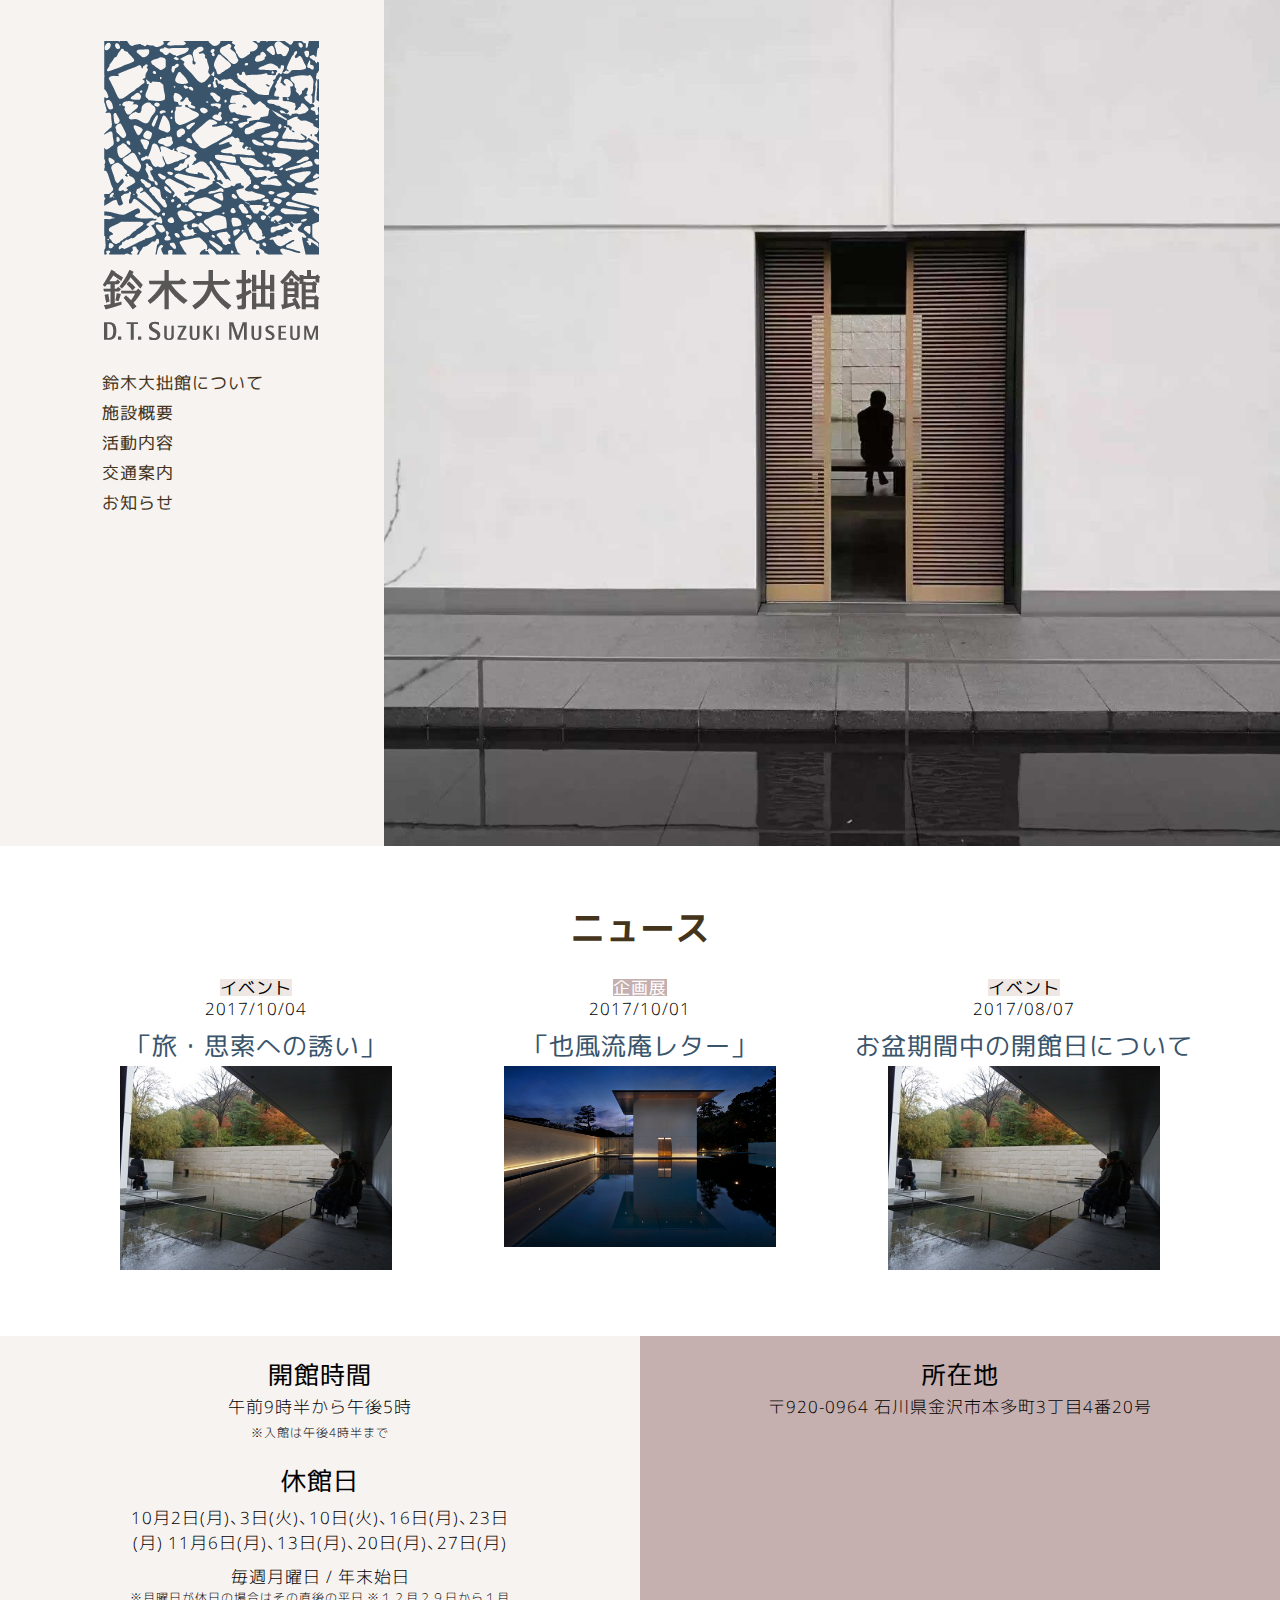
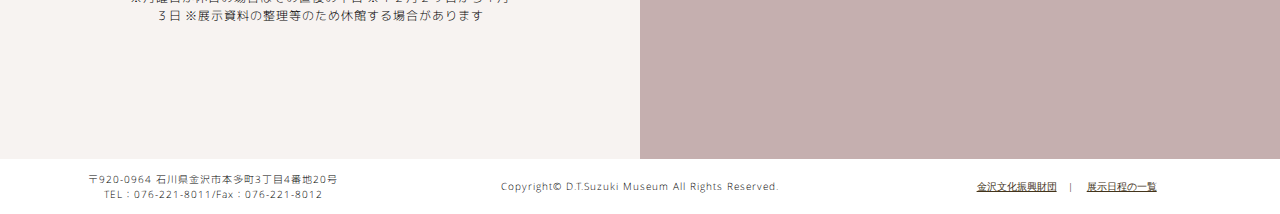
==== index.html @ f10f68b6 "yiting24.github.io" ====
<!DOCTYPE html>
<html lang="en">

<head>
    <meta charset="UTF-8">
    <meta name="viewport" content="width=device-width, initial-scale=1.0">
    <meta http-equiv="X-UA-Compatible" content="ie=edge">
    <title>kasazawa index</title>
    <link rel="stylesheet" href="css/reset.css">
    <link rel="stylesheet" href="css/font.css">
    <link rel="stylesheet" href="css/index_style.css">
    <script src="js/jquery-3.2.1.min.js"></script>
    <script src="js/vue.min.js"></script>
</head>

<body>



    <div class="all_container" style="max-width:1920px;">
        <!-- header -->
        <div class="first-part">
            <header class="header-web">
                <div class="logo">
                    <img src="img/tp_big_logo.png" alt="" style="">
                </div>
                <nav class="nav-bar">
                    <li><a class="regular_font p_size" href="">鈴木大拙館について</a></li>
                    <li><a class="regular_font p_size" href="">施設概要</a></li>
                    <li><a class="regular_font p_size" href="">活動内容</a></li>
                    <li><a class="regular_font p_size" href="">交通案内</a></li>
                    <li><a class="regular_font p_size" href="">お知らせ</a></li>
                </nav>
            </header>
            <aside class="aside-web">
                <div class="index-img">
                    <img src="img/06.jpg" alt="" style="width:100%;">
                </div>
            </aside>
            <!-- mobile  -->
            <aside class="mobile-web aside-mobile">
                <div class="top_bar mobile-web">
                    <img class="logo-mobile" src="img/hd_logo.png" alt="">
                    <div class="more-mobile"></div>
                </div>
                <div class=" mobile-web">
                    <img src="img/06.jpg" alt="" style="width:100%;">
                </div>
            </aside>
            <header class="header-mobile mobile-web">
                <nav class="nav-bar">
                    <li><a class="regular_font p_size" href="">鈴木大拙館について</a></li>
                    <li><a class="regular_font p_size" href="">施設概要</a></li>
                    <li><a class="regular_font p_size" href="">活動内容</a></li>
                    <li><a class="regular_font p_size" href="">交通案内</a></li>
                    <li><a class="regular_font p_size" href="">お知らせ</a></li>
                </nav>
            </header>
        </div>


        <!-- news -->
        <div class="second-part" style="max-width:1920px;">
            <h1 class="bold_font title_size second-part-title">ニュース</h1>
            <div class="index-news" style="">
                <div class="news-item">
                    <div class="news-category cate-event regular_font p_size ">イベント</div>
                    <div class="news-time light_font p_size ">2017/10/04</div>
                    <div class="news-title regular_font subtitle_size">「旅・思索への誘い」</div>
                    <div class="news-img">
                        <img src="img/s_01.JPG" alt="">
                    </div>
                </div>
                <div class="news-item">
                    <div class="news-category cate-exibition regular_font p_size ">企画展</div>
                    <div class="news-time light_font p_size ">2017/10/01</div>
                    <div class="news-title regular_font subtitle_size">「也風流庵レター」</div>
                    <div class="news-img">
                        <img src="img/s_03.JPG" alt="">
                    </div>
                </div>
                <div class="news-item">
                    <div class="news-category cate-event regular_font p_size ">イベント</div>
                    <div class="news-time light_font p_size ">2017/08/07</div>
                    <div class="news-title regular_font subtitle_size">お盆期間中の開館日について</div>
                    <div class="news-img">
                        <img src="img/s_01.JPG" alt="">
                    </div>
                </div>
            </div>
        </div>


        <!-- time/location -->

        <div class="third-part" style="max-width:1920px;">
            <section class="open-time third-item">
                <h2 class="regular_font subtitle_size">開館時間</h2>
                <p class="light_font p_size">午前9時半から午後5時 </p>
                <p class="light_font others_size" style="margin:1% 0 0 0;">※入館は午後4時半まで</p>

                <p class=" regular_font subtitle_size" style="margin:7% 0 0 0;font-weight:400;">休館日</p>
                <p class="light_font p_size" style="margin:3% 0 0 0;">10月2日(月)､3日(火)､10日(火)､16日(月)､23日(月) 11月6日(月)､13日(月)､20日(月)､27日(月)</p>
                <p class="light_font p_size" style="margin:2% 0 0 0;">毎週月曜日 / 年末始日</p>
                <span class="light_font others_size" style="margin:1% 0 0 0;">※月曜日が休日の場合はその直後の平日</span>
                <span class="light_font others_size" style="margin:1% 0 0 0;">※１２月２９日から１月３日</span>
                <span class="light_font others_size" style="margin:1% 0 0 0;">※展示資料の整理等のため休館する場合があります</span>
            </section>
            <section class="location third-item">
                <h2 class="regular_font subtitle_size">所在地</h2>
                <p class="light_font p_size" style="margin:0 0 3% 0;">〒920-0964 石川県金沢市本多町3丁目4番20号</p>
                <iframe src="https://www.google.com/maps/embed?pb=!1m18!1m12!1m3!1d3204.8480782412853!2d136.65906061528295!3d36.55777587999917!2m3!1f0!2f0!3f0!3m2!1i1024!2i768!4f13.1!3m3!1m2!1s0x5ff83387f43bc39d%3A0xcccc61c6253293f2!2s3+Chome-4-20+Hondamachi%2C+Kanazawa-shi%2C+Ishikawa-ken+920-0964%E6%97%A5%E6%9C%AC!5e0!3m2!1szh-TW!2stw!4v1508236123465 "
                    width="400 " height="300 " frameborder="0 " style="border:0 " allowfullscreen></iframe>
            </section>
        </div>

        <!-- footer -->

        <footer class="forth-part">
            <div class="address">
                <p class="light_font others">〒920-0964 石川県金沢市本多町3丁目4番地20号
                    <br><span>TEL：076-221-8011/Fax：076-221-8012</span>
                </p>
            </div>
            <div class="copyright">
                <p class="light_font others">Copyright© D.T.Suzuki Museum All Rights Reserved.</p>
            </div>
            <div class="company">
                <a href="http://www.kanazawa-museum.jp/" target="_blank">金沢文化振興財団</a>

                <a href="http://www.kanazawa-museum.jp/pdf/closed.pdf" target="_blank" style="margin:0 0 1% 0;">展示日程の一覧</a>
            </div>
        </footer>

    </div>
</body>

</html>




</script>
---- css/font.css ----
@charset "utf-8";
@font-face {
    font-family: 'Koruri-Bold';
    src: url('../font/Koruri-Bold.ttf') format("opentype");
}

@font-face {
    font-family: 'Koruri-Regular';
    src: url('../font/Koruri-Regular.ttf') format("opentype");
}

@font-face {
    font-family: 'Koruri-Light';
    src: url('../font/Koruri-Light.ttf') format("opentype");
}

html,
body {
    font-family: 'Koruri-Regular' sans-serif, '微軟正黑體', Microsoft JhengHei;
    width: 100%;
}

* {
    -webkit-box-sizing: border-box;
    -moz-box-sizing: border-box;
    box-sizing: border-box;
}


/* font-size */

html {
    font-size: 62.5%;
}

.bold_font {
    font-family: 'Koruri-Bold', sans-serif, '微軟正黑體', Microsoft JhengHei;
    font-weight: bold;
}

.regular_font {
    font-family: 'Koruri-Regular', sans-serif, '微軟正黑體', Microsoft JhengHei;
    letter-spacing: 1px;
}

.light_font {
    font-family: 'Koruri-Light', sans-serif, '微軟正黑體', Microsoft JhengHei;
    letter-spacing: 1px;
    line-height: 1.5;
}

.title_size {
    font-size: 4rem;
}

.subtitle_size {
    font-size: 2.5rem;
}

.p_size {
    font-size: 1.6rem;
}

.others_size {
    font-size: 1.2rem;
}

@media screen and (min-width: 1600px) {
    /*html {
        font-size: 62.5%;
    }*/
    .title_size {
        font-weight: bold;
        font-size: 4rem;
    }
    .subtitle_size {
        font-size: 2.5rem;
    }
    .p_size {
        font-size: 1.8rem;
    }
    .others_size {
        font-size: 1.2rem;
    }
}

@media screen and (min-width: 1200px) and (max-width: 1600px) {
    .title_size {
        font-weight: bold;
        font-size: 3.5rem;
    }
    .subtitle_size {
        font-size: 2.5rem;
    }
    .p_size {
        font-size: 1.7rem;
    }
    .others_size {
        font-size: 1.2rem;
    }
}

@media screen and (min-width: 992px) and (max-width: 1200px) {
    .title_size {
        font-weight: bold;
        font-size: 3.5rem;
    }
    .subtitle_size {
        font-size: 2.2rem;
    }
    .p_size {
        font-size: 1.6rem;
    }
    .others_size {
        font-size: 1.1rem;
    }
}

@media screen and (min-width: 768px) and (max-width: 992px) {
    .title_size {
        font-weight: bold;
        font-size: 3rem;
    }
    .subtitle_size {
        font-size: 2.2rem;
    }
    .p_size {
        font-size: 1.4rem;
    }
    .others_size {
        font-size: 1.1rem;
    }
}

@media screen and (max-width: 768px) {
    .title_size {
        font-weight: bold;
        font-size: 3rem;
    }
    .subtitle_size {
        font-size: 2rem;
    }
    .p_size {
        font-size: 1.4rem;
    }
    .others_size {
        font-size: 1.1rem;
    }
}
---- css/index_style.css ----
/* index_css */
        /* header */
        
        .first-part {
            background-color: rgba(215, 196, 186, .2);
            display: flex;
            justify-content: center;
            flex-wrap: wrap;
        }
        
        header {
            width: 30%;
            padding: 3% 5% 0 8%;
            font-size: 0;
        }
        
        header>.nav-bar {
            margin: 15% 0 0 0;
        }
        
        .mobile-web {
            display: none;
        }
        
        .nav-bar img {
            vertical-align: middle;
        }
        
        .nav-bar li {
            margin: 6% 0 6% 0;
            list-style: none;
            display: block;
        }
        
        .nav-bar a {
            text-decoration: none;
            vertical-align: bottom;
            color: rgba(67, 52, 27, 1);
            transition: .3s;
            z-index: 20;
        }
        
        .nav-bar a:hover {
            color: rgb(133, 191, 241);
            transition: .3s;
        }
        
        aside {
            width: 70%;
            font-size: 0;
        }
        
        .index-img img {
            vertical-align: middle;
        }
        
        @media screen and (min-width: 992px) and (max-width: 1200px) {
            header {
                padding: 3% 5% 0 4%;
            }
        }
        
        @media screen and (max-width: 992px) {
            /* web */
            .header-web {
                display: none;
            }
            .aside-web {
                display: none;
            }
            /* mobile-web  */
            .mobile-web {
                display: block;
            }
            /* top-bar */
            /* aside-mobile */
            .aside-mobile {
                width: 70%;
                width: 100%;
            }
            .aside-mobile .top_bar {
                display: flex;
                align-items: center;
            }
            .mobile-web .top_bar {
                position: relative;
            }
            .mobile-web .logo-mobile {
                display: inline-block;
                padding: 1% 0 1% 2.5%;
            }
            .mobile-web .more-mobile {
                display: inline-block;
                width: 34px;
                height: 2px;
                background-color: #000;
            }
            .header-mobile {
                padding: 0;
                background-color: #F3F1E9;
                width: 30%;
                width: 0%;
            }
            /* navbar-mobile */
            .header-mobile .nav-bar {
                margin: 40% 0 0 0;
                display: none;
            }
            .header-mobile .nav-bar li {
                margin: 0;
                padding: 10% 0% 10% 8%;
                margin: 0 8% 0 8%;
                position: relative;
            }
            .header-mobile .nav-bar li:nth-child(odd) {
                border-top: 1px #fff solid;
                border-bottom: 1px #fff solid;
            }
            .header-mobile .nav-bar li a {
                display: block;
                position: relative;
            }
            .header-mobile .nav-bar li a:after {
                content: '>';
                position: absolute;
                font-size: 15px;
                right: 5px;
                top: 0;
                font-weight: 300;
            }
        }
        /* news */
        
        .second-part-title {
            text-align: center;
            margin: 0 0 3% 0;
            color: rgba(67, 52, 27, 1);
        }
        
        .second-part {
            padding: 5% 5% 0 5%;
        }
        
        .index-news {
            display: flex;
            justify-content: center;
            text-align: center;
        }
        
        .news-item {
            width: 33.333%;
        }
        
        .news-item .cate-event {
            display: inline-block;
            background-color: rgba(215, 196, 186, .4);
        }
        
        .news-item .cate-exibition {
            display: inline-block;
            background-color: rgba(158, 122, 122, .6);
            color: #fff;
        }
        
        .news-item .news-title {
            color: #39546B;
            margin: 3% 0 2% 0;
        }
        
        .news-item img {
            width: 71%;
        }
        /* time and place */
        
        .third-part {
            display: flex;
            justify-content: center;
            text-align: center;
            margin: 5% 0 0 0;
        }
        
        .third-item {
            width: 50%;
            background-color: rgba(215, 196, 186, .2);
            padding: 2% 10% 2%;
        }
        
        .third-item:nth-child(2) {
            background-color: rgba(158, 122, 122, .6);
        }
        
        .third-item h2 {
            padding: 0 0 2% 0;
        }
        /* footer  */
        
        footer {
            max-width: 1500px;
            margin: 0 auto;
            padding: 1% 0;
            display: flex;
            justify-content: center;
            align-items: center;
            text-align: center;
        }
        
        footer>div {
            width: 33.3333%;
        }
        
        footer .company>a {
            color: rgba(67, 52, 27, 1);
            transition: .3s;
        }
        
        footer .company>a:hover {
            color: #C5AFAF;
            transition: .3s;
        }
        
        footer .company>a:nth-child(1):after {
            content: '|';
            width: 2px;
            height: 100%;
            padding: 0 3% 0 3%;
            color: rgba(67, 52, 27, 1);
        }
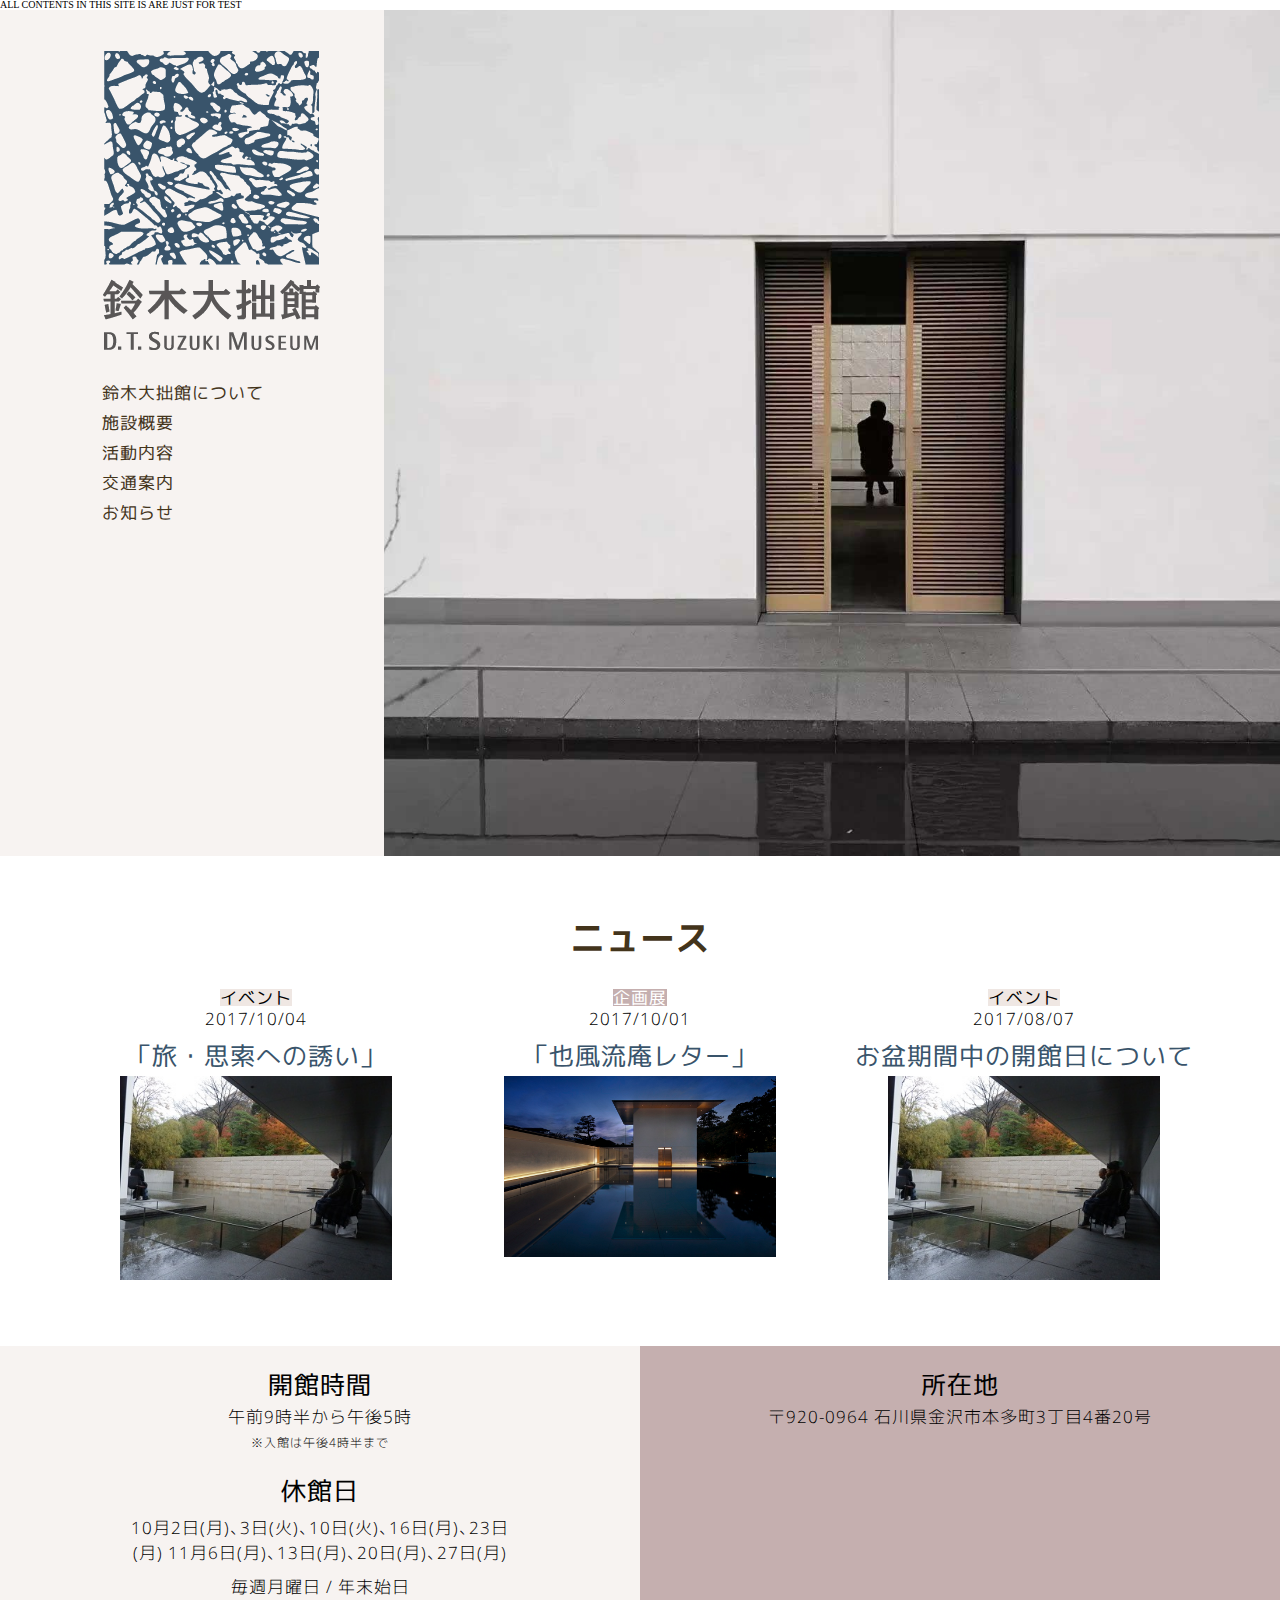
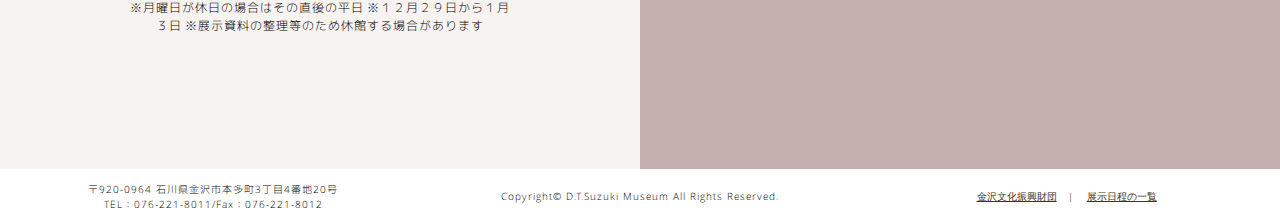
==== commit 8c021379: "add a line" ====
--- a/index.html
+++ b/index.html
@@ -15,8 +15,9 @@
 
 <body>
 
+    <!-- 1/25 push on github -->
 
-
+    <h1>ALL CONTENTS IN THIS SITE IS ARE JUST FOR TEST</h1>
     <div class="all_container" style="max-width:1920px;">
         <!-- header -->
         <div class="first-part">
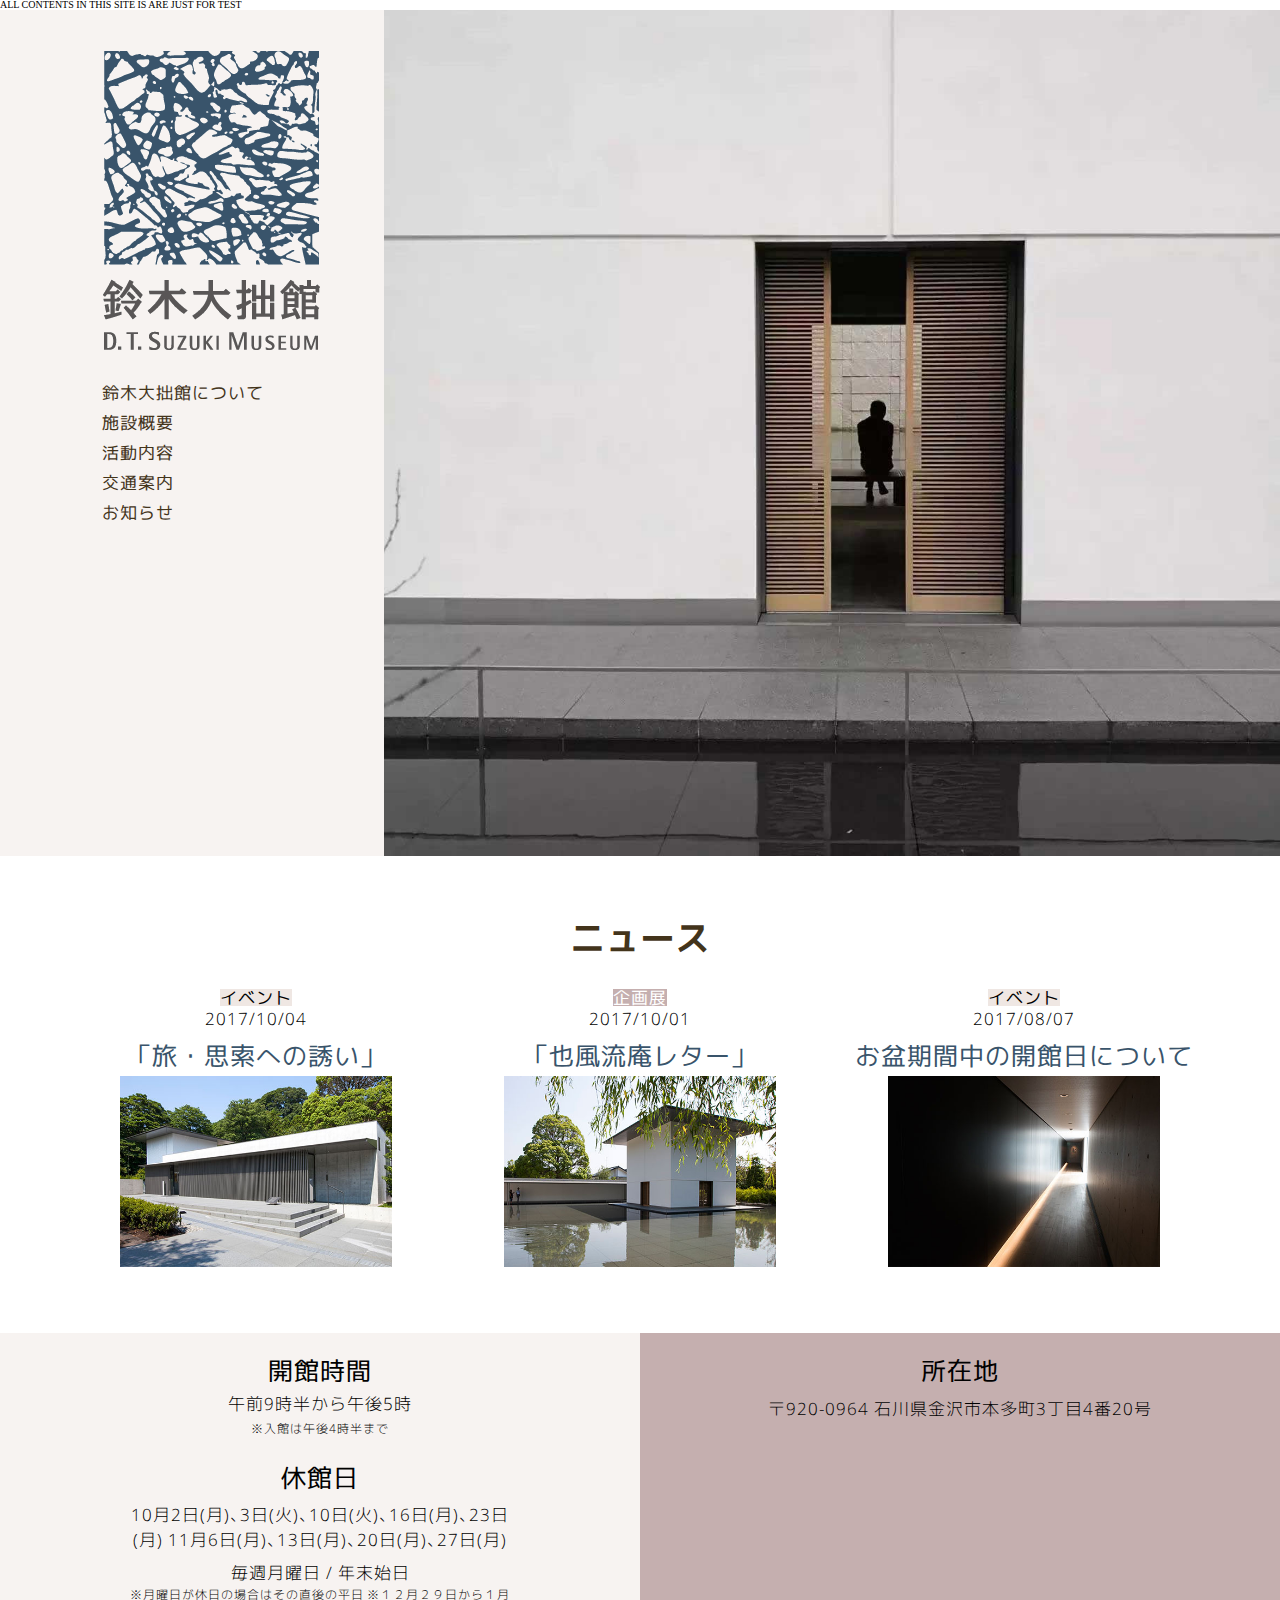
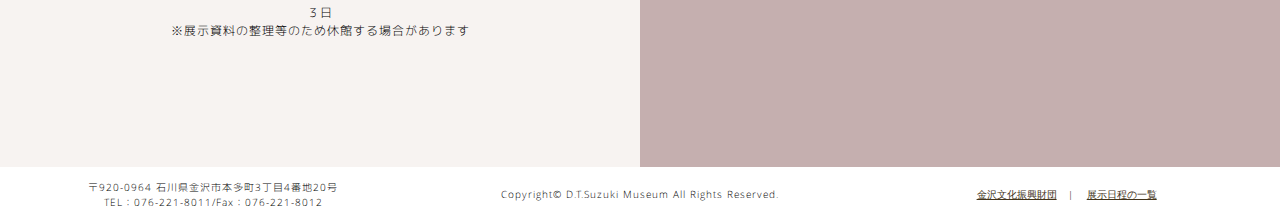
==== commit 4ca006c4: "Add a line" ====
--- a/index.html
+++ b/index.html
@@ -77,7 +77,7 @@
                     <div class="news-time light_font p_size ">2017/10/01</div>
                     <div class="news-title regular_font subtitle_size">「也風流庵レター」</div>
                     <div class="news-img">
-                        <img src="img/s_03.JPG" alt="">
+                        <img src="img/s_02.JPG" alt="">
                     </div>
                 </div>
                 <div class="news-item">
@@ -85,7 +85,7 @@
                     <div class="news-time light_font p_size ">2017/08/07</div>
                     <div class="news-title regular_font subtitle_size">お盆期間中の開館日について</div>
                     <div class="news-img">
-                        <img src="img/s_01.JPG" alt="">
+                        <img src="img/s_03.JPG" alt="">
                     </div>
                 </div>
             </div>
@@ -104,10 +104,10 @@
                 <p class="light_font p_size" style="margin:3% 0 0 0;">10月2日(月)､3日(火)､10日(火)､16日(月)､23日(月) 11月6日(月)､13日(月)､20日(月)､27日(月)</p>
                 <p class="light_font p_size" style="margin:2% 0 0 0;">毎週月曜日 / 年末始日</p>
                 <span class="light_font others_size" style="margin:1% 0 0 0;">※月曜日が休日の場合はその直後の平日</span>
-                <span class="light_font others_size" style="margin:1% 0 0 0;">※１２月２９日から１月３日</span>
+                <span class="light_font others_size" style="margin:1% 0 0 0;">※１２月２９日から１月３日</span><br>
                 <span class="light_font others_size" style="margin:1% 0 0 0;">※展示資料の整理等のため休館する場合があります</span>
             </section>
-            <section class="location third-item">
+            <section class="location third-item ">
                 <h2 class="regular_font subtitle_size">所在地</h2>
                 <p class="light_font p_size" style="margin:0 0 3% 0;">〒920-0964 石川県金沢市本多町3丁目4番20号</p>
                 <iframe src="https://www.google.com/maps/embed?pb=!1m18!1m12!1m3!1d3204.8480782412853!2d136.65906061528295!3d36.55777587999917!2m3!1f0!2f0!3f0!3m2!1i1024!2i768!4f13.1!3m3!1m2!1s0x5ff83387f43bc39d%3A0xcccc61c6253293f2!2s3+Chome-4-20+Hondamachi%2C+Kanazawa-shi%2C+Ishikawa-ken+920-0964%E6%97%A5%E6%9C%AC!5e0!3m2!1szh-TW!2stw!4v1508236123465 "
--- a/css/index_style.css
+++ b/css/index_style.css
@@ -144,6 +144,7 @@
         .index-news {
             display: flex;
             justify-content: center;
+            flex-wrap: wrap;
             text-align: center;
         }
         
@@ -170,12 +171,27 @@
         .news-item img {
             width: 71%;
         }
+        
+        @media screen and (min-width: 992px) and (max-width: 1200px) {
+            .news-item {
+                width: 50%;
+                margin: 5% 0 0 0;
+            }
+        }
+        
+        @media screen and (max-width: 992px) {
+            .news-item {
+                width: 100%;
+                margin: 5% 0 0 0;
+            }
+        }
         /* time and place */
         
         .third-part {
             display: flex;
             justify-content: center;
             text-align: center;
+            flex-wrap: wrap;
             margin: 5% 0 0 0;
         }
         
@@ -185,12 +201,22 @@
             padding: 2% 10% 2%;
         }
         
+        .third-part .location {
+            padding: 2% 1% 2%;
+        }
+        
         .third-item:nth-child(2) {
             background-color: rgba(158, 122, 122, .6);
         }
         
         .third-item h2 {
             padding: 0 0 2% 0;
+        }
+        
+        @media screen and (max-width: 992px) {
+            .third-item {
+                width: 100%;
+            }
         }
         /* footer  */
         
@@ -202,6 +228,7 @@
             justify-content: center;
             align-items: center;
             text-align: center;
+            flex-wrap: wrap;
         }
         
         footer>div {
@@ -224,4 +251,20 @@
             height: 100%;
             padding: 0 3% 0 3%;
             color: rgba(67, 52, 27, 1);
+        }
+        
+        @media screen and (min-width: 992px) and (max-width: 1200px) {
+            footer>div {
+                width: 50%;
+            }
+            footer>div:nth-child(3) {
+                margin-top: 2%;
+            }
+        }
+        
+        @media screen and (max-width: 992px) {
+            footer>div {
+                width: 100%;
+                margin-top: 2%;
+            }
         }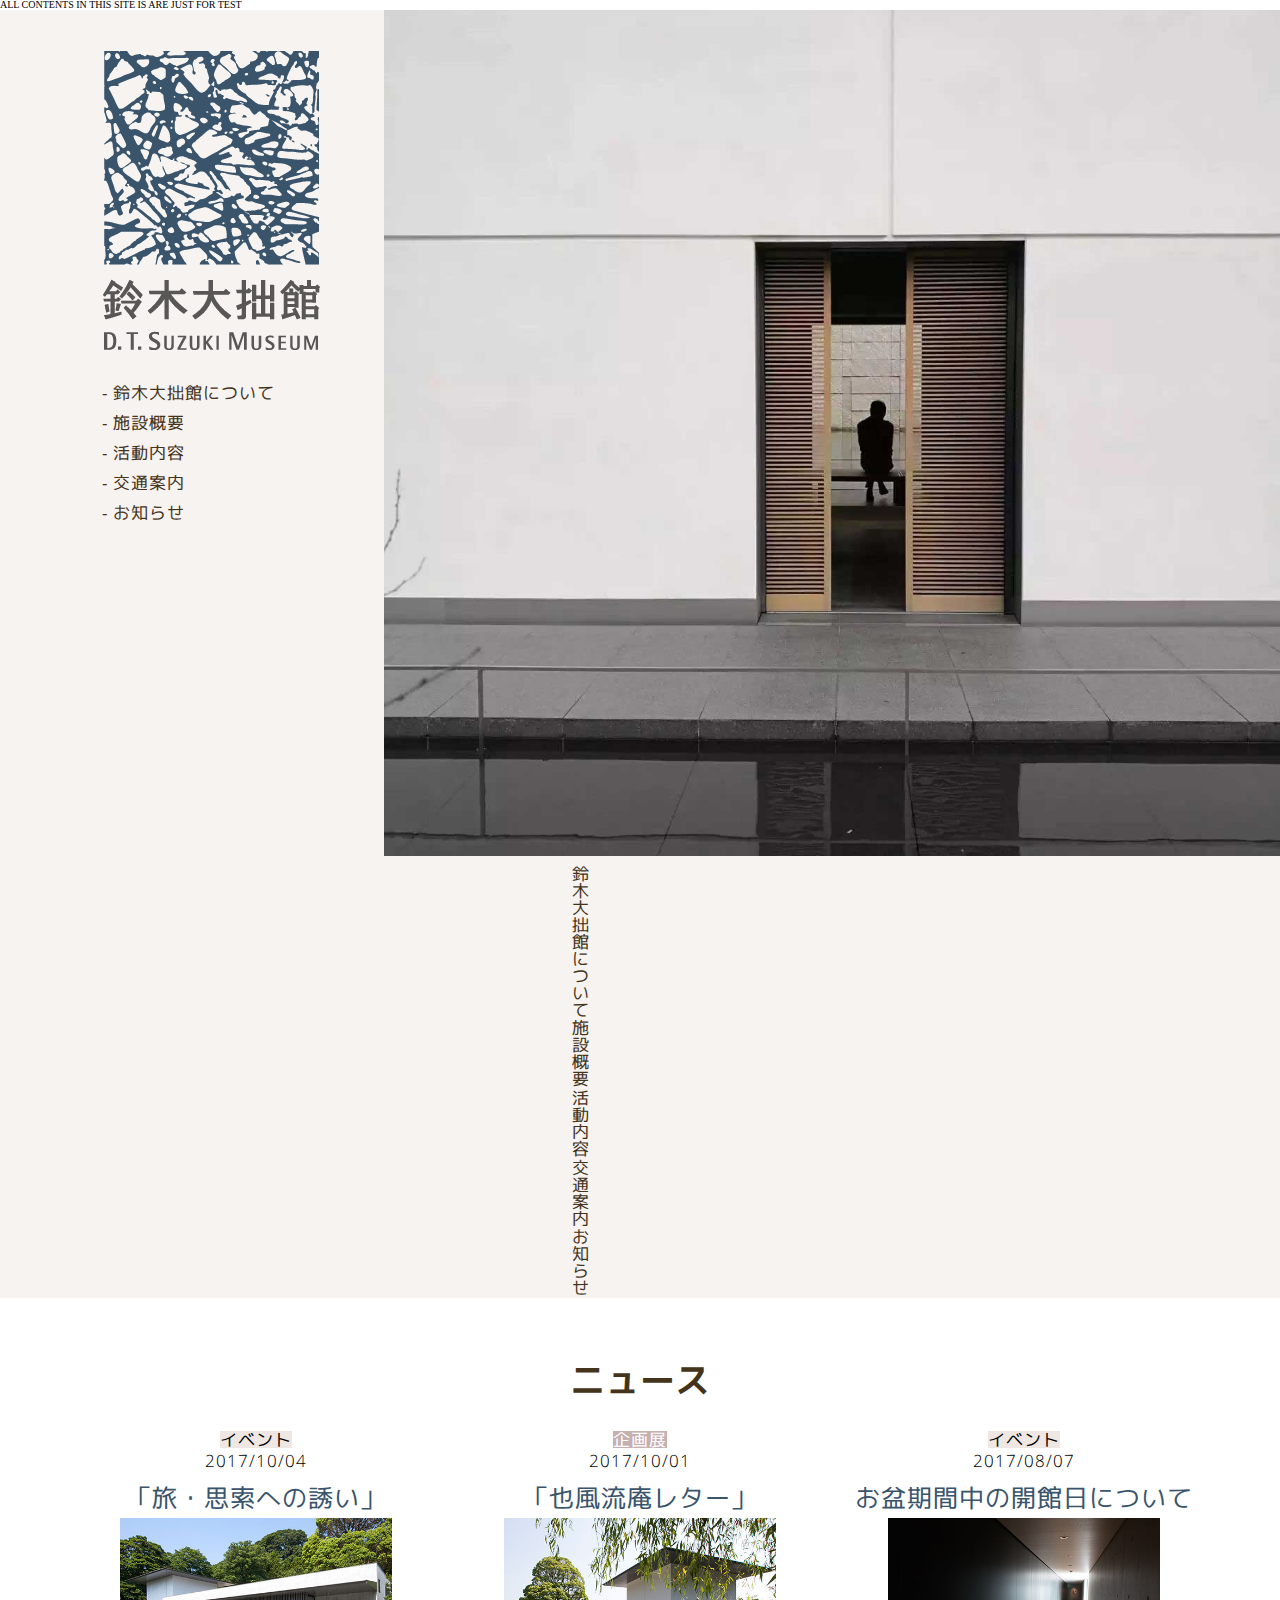
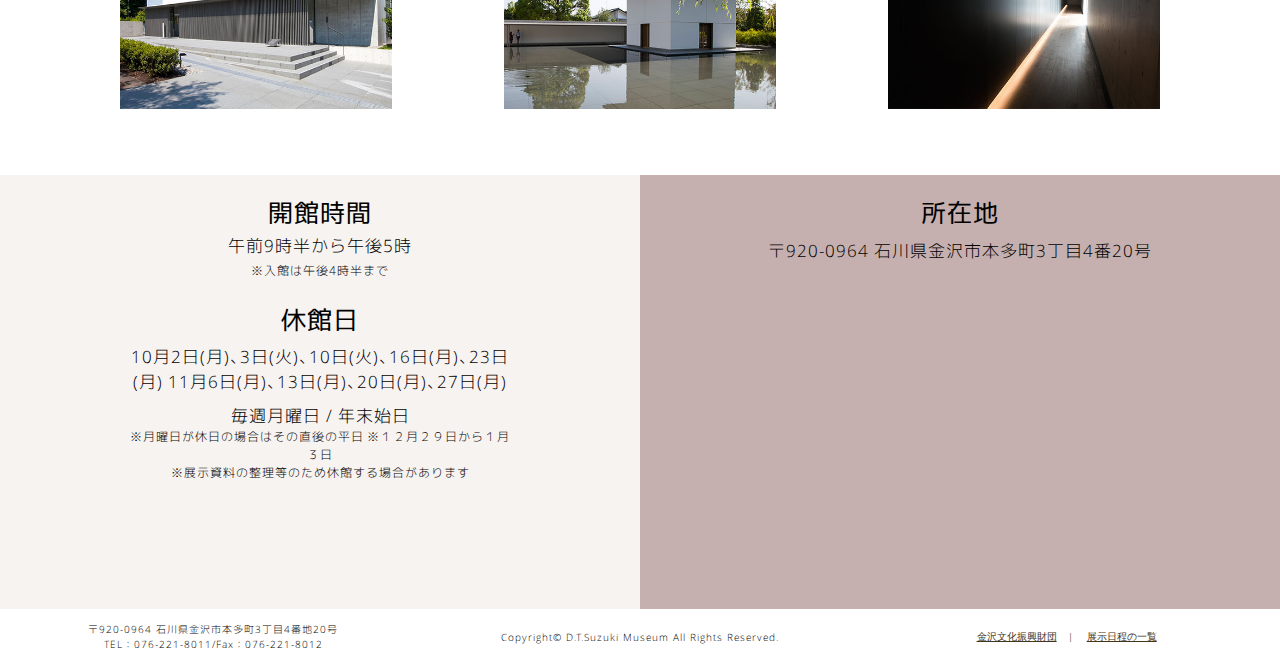
==== commit f221f228: "stylee" ====
--- a/index.html
+++ b/index.html
@@ -9,8 +9,7 @@
     <link rel="stylesheet" href="css/reset.css">
     <link rel="stylesheet" href="css/font.css">
     <link rel="stylesheet" href="css/index_style.css">
-    <script src="js/jquery-3.2.1.min.js"></script>
-    <script src="js/vue.min.js"></script>
+
 </head>
 
 <body>
@@ -26,11 +25,11 @@
                     <img src="img/tp_big_logo.png" alt="" style="">
                 </div>
                 <nav class="nav-bar">
-                    <li><a class="regular_font p_size" href="">鈴木大拙館について</a></li>
-                    <li><a class="regular_font p_size" href="">施設概要</a></li>
-                    <li><a class="regular_font p_size" href="">活動内容</a></li>
-                    <li><a class="regular_font p_size" href="">交通案内</a></li>
-                    <li><a class="regular_font p_size" href="">お知らせ</a></li>
+                    <li><a class="regular_font p_size" href="">- 鈴木大拙館について</a></li>
+                    <li><a class="regular_font p_size" href="">- 施設概要</a></li>
+                    <li><a class="regular_font p_size" href="">- 活動内容</a></li>
+                    <li><a class="regular_font p_size" href="">- 交通案内</a></li>
+                    <li><a class="regular_font p_size" href="">- お知らせ</a></li>
                 </nav>
             </header>
             <aside class="aside-web">
@@ -39,24 +38,28 @@
                 </div>
             </aside>
             <!-- mobile  -->
-            <aside class="mobile-web aside-mobile">
-                <div class="top_bar mobile-web">
-                    <img class="logo-mobile" src="img/hd_logo.png" alt="">
-                    <div class="more-mobile"></div>
-                </div>
-                <div class=" mobile-web">
-                    <img src="img/06.jpg" alt="" style="width:100%;">
-                </div>
-            </aside>
-            <header class="header-mobile mobile-web">
-                <nav class="nav-bar">
-                    <li><a class="regular_font p_size" href="">鈴木大拙館について</a></li>
-                    <li><a class="regular_font p_size" href="">施設概要</a></li>
-                    <li><a class="regular_font p_size" href="">活動内容</a></li>
-                    <li><a class="regular_font p_size" href="">交通案内</a></li>
-                    <li><a class="regular_font p_size" href="">お知らせ</a></li>
-                </nav>
-            </header>
+            <div class="rwd-web">
+                <aside class="mobile-top aside-mobile">
+                    <div class="top_bar mobile-web-item">
+                        <img class="logo-mobile" src="img/hd_logo.png" alt="">
+                        <div class="more-mobile">
+                            <div class="more-mobile-ham"></div>
+                        </div>
+                    </div>
+                    <div class="mobile-web-item">
+                        <img id="mobile-big-img" src="img/06.jpg" alt="" style="">
+                    </div>
+                </aside>
+                <header class="header-mobile mobile-web">
+                    <nav class="nav-bar">
+                        <li><a class="regular_font p_size" href="">鈴木大拙館について</a></li>
+                        <li><a class="regular_font p_size" href="">施設概要</a></li>
+                        <li><a class="regular_font p_size" href="">活動内容</a></li>
+                        <li><a class="regular_font p_size" href="">交通案内</a></li>
+                        <li><a class="regular_font p_size" href="">お知らせ</a></li>
+                    </nav>
+                </header>
+            </div>
         </div>
 
 
@@ -138,7 +141,21 @@
 
 </html>
 
+<script src="js/jquery-3.2.1.min.js"></script>
+<!-- <script src="js/index-effect.js"></script> -->
 
+<script>
+    // mobile_navbar_ham
 
+    var ham = $('.more-mobile');
+    var rwd_nav = $('.header-mobile');
+    var rwd_navbar = $('.header-mobile .nav-bar');
+    var rwd_header_img = $('#mobile-big-img');
 
+    ham.click(function() {
+
+        rwd_nav.css('width', '79%').css('opacity', '1');
+        // rwd_navbar.css('display', 'inliine-block').css('opacity', '1');
+
+    });
 </script>--- a/css/index_style.css
+++ b/css/index_style.css
@@ -18,7 +18,7 @@
             margin: 15% 0 0 0;
         }
         
-        .mobile-web {
+        .mobile-top {
             display: none;
         }
         
@@ -69,42 +69,69 @@
                 display: none;
             }
             /* mobile-web  */
-            .mobile-web {
+            .mobile-top {
                 display: block;
+            }
+            .mobile-top .mobile-web-item:nth-child(2) img {
+                width: 100%;
             }
             /* top-bar */
             /* aside-mobile */
-            .aside-mobile {
-                width: 70%;
-                width: 100%;
-            }
-            .aside-mobile .top_bar {
+            .rwd-web {
                 display: flex;
                 align-items: center;
             }
-            .mobile-web .top_bar {
-                position: relative;
-            }
-            .mobile-web .logo-mobile {
-                display: inline-block;
+            .aside-mobile {
+                /* width: 70%; */
+                width: 100%;
+            }
+            .mobile-top .top_bar {
+                position: relative;
+                display: flex;
+                align-items: center;
+                justify-content: space-between;
+            }
+            .mobile-top .logo-mobile {
                 padding: 1% 0 1% 2.5%;
             }
-            .mobile-web .more-mobile {
-                display: inline-block;
-                width: 34px;
+            .mobile-top .more-mobile {
+                cursor: pointer;
+                width: 25px;
+                padding: 2% 3% 2% 2%;
+                margin-right: 5%;
+            }
+            .mobile-top .more-mobile .more-mobile-ham {
+                position: relative;
+                width: 25px;
                 height: 2px;
-                background-color: #000;
+                background-color: #555;
+                cursor: pointer;
+            }
+            .mobile-top .more-mobile .more-mobile-ham:before {
+                content: '';
+                position: absolute;
+                width: 25px;
+                height: 2px;
+                background-color: #555;
+                bottom: 8px;
+            }
+            .mobile-top .more-mobile .more-mobile-ham:after {
+                content: '';
+                position: absolute;
+                width: 25px;
+                height: 2px;
+                background-color: #555;
+                top: 8px;
             }
             .header-mobile {
                 padding: 0;
                 background-color: #F3F1E9;
-                width: 30%;
                 width: 0%;
+                opacity: 0;
             }
             /* navbar-mobile */
             .header-mobile .nav-bar {
                 margin: 40% 0 0 0;
-                display: none;
             }
             .header-mobile .nav-bar li {
                 margin: 0;
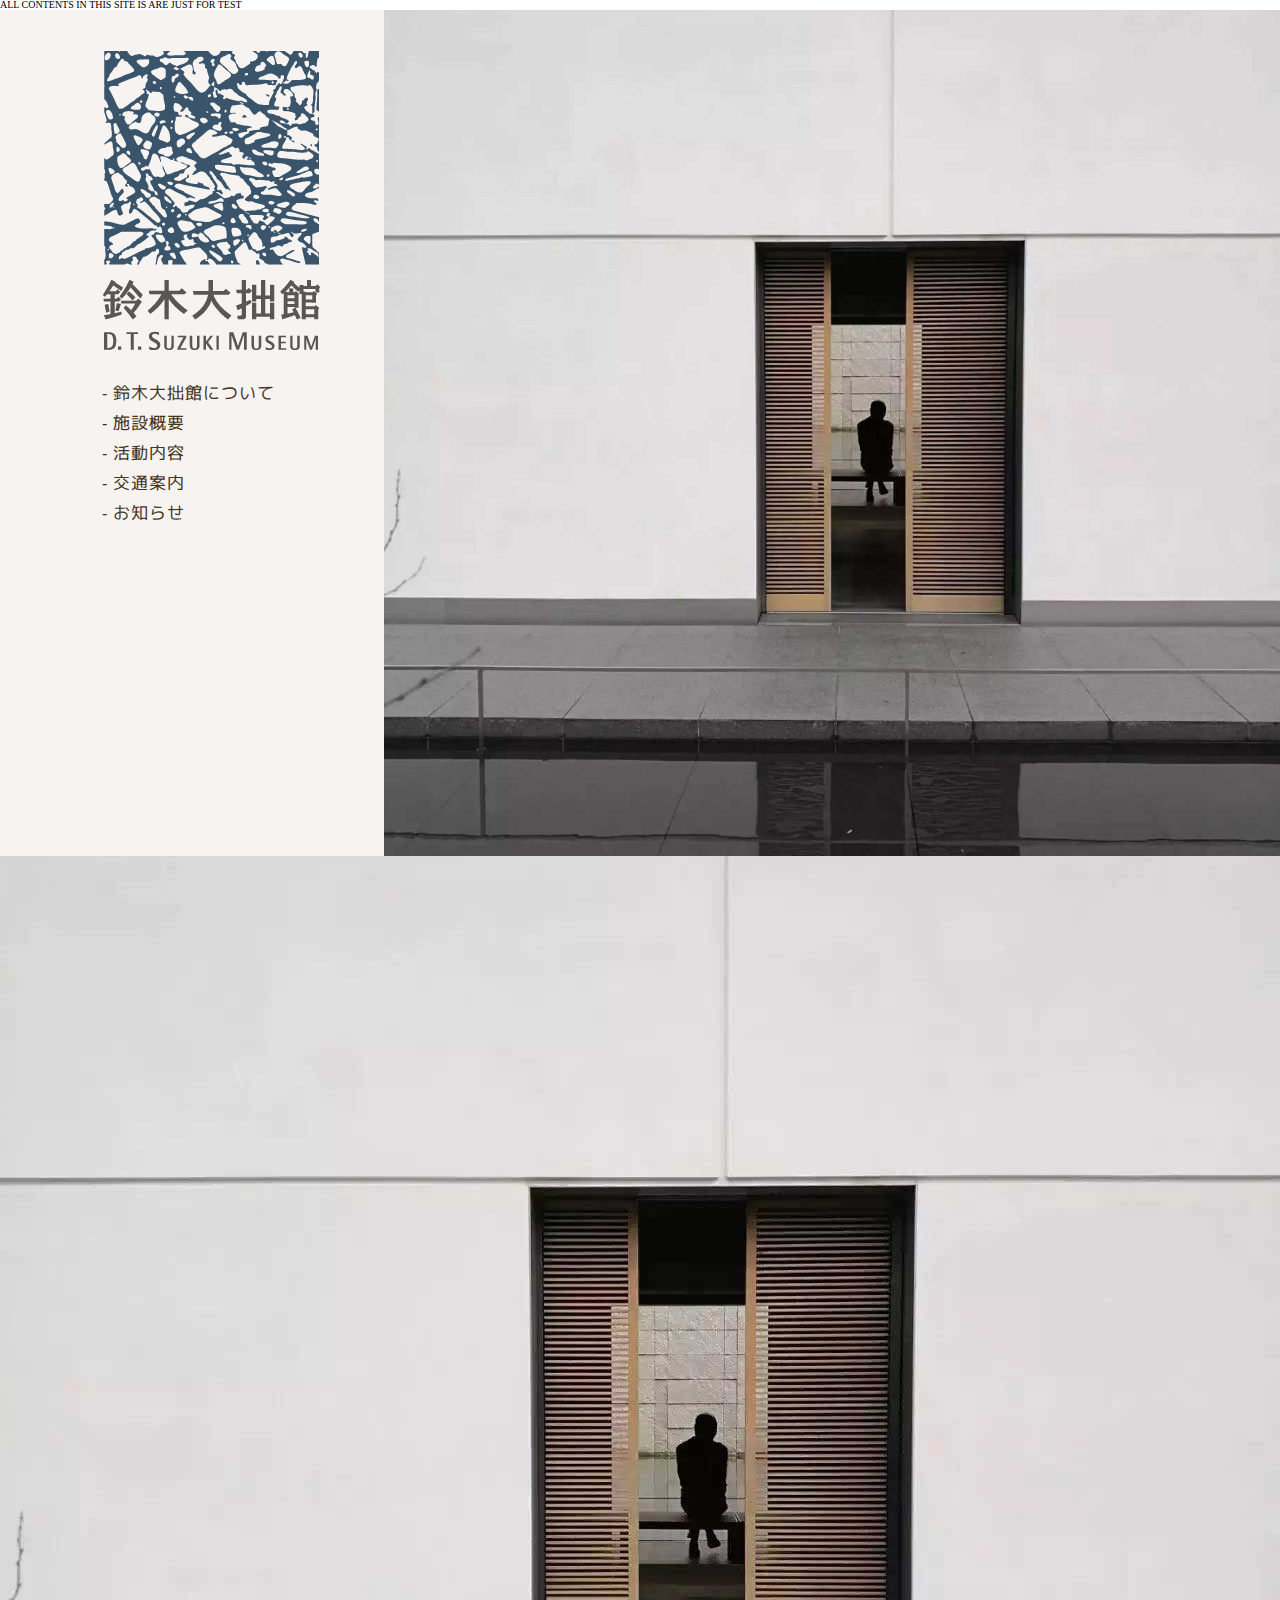
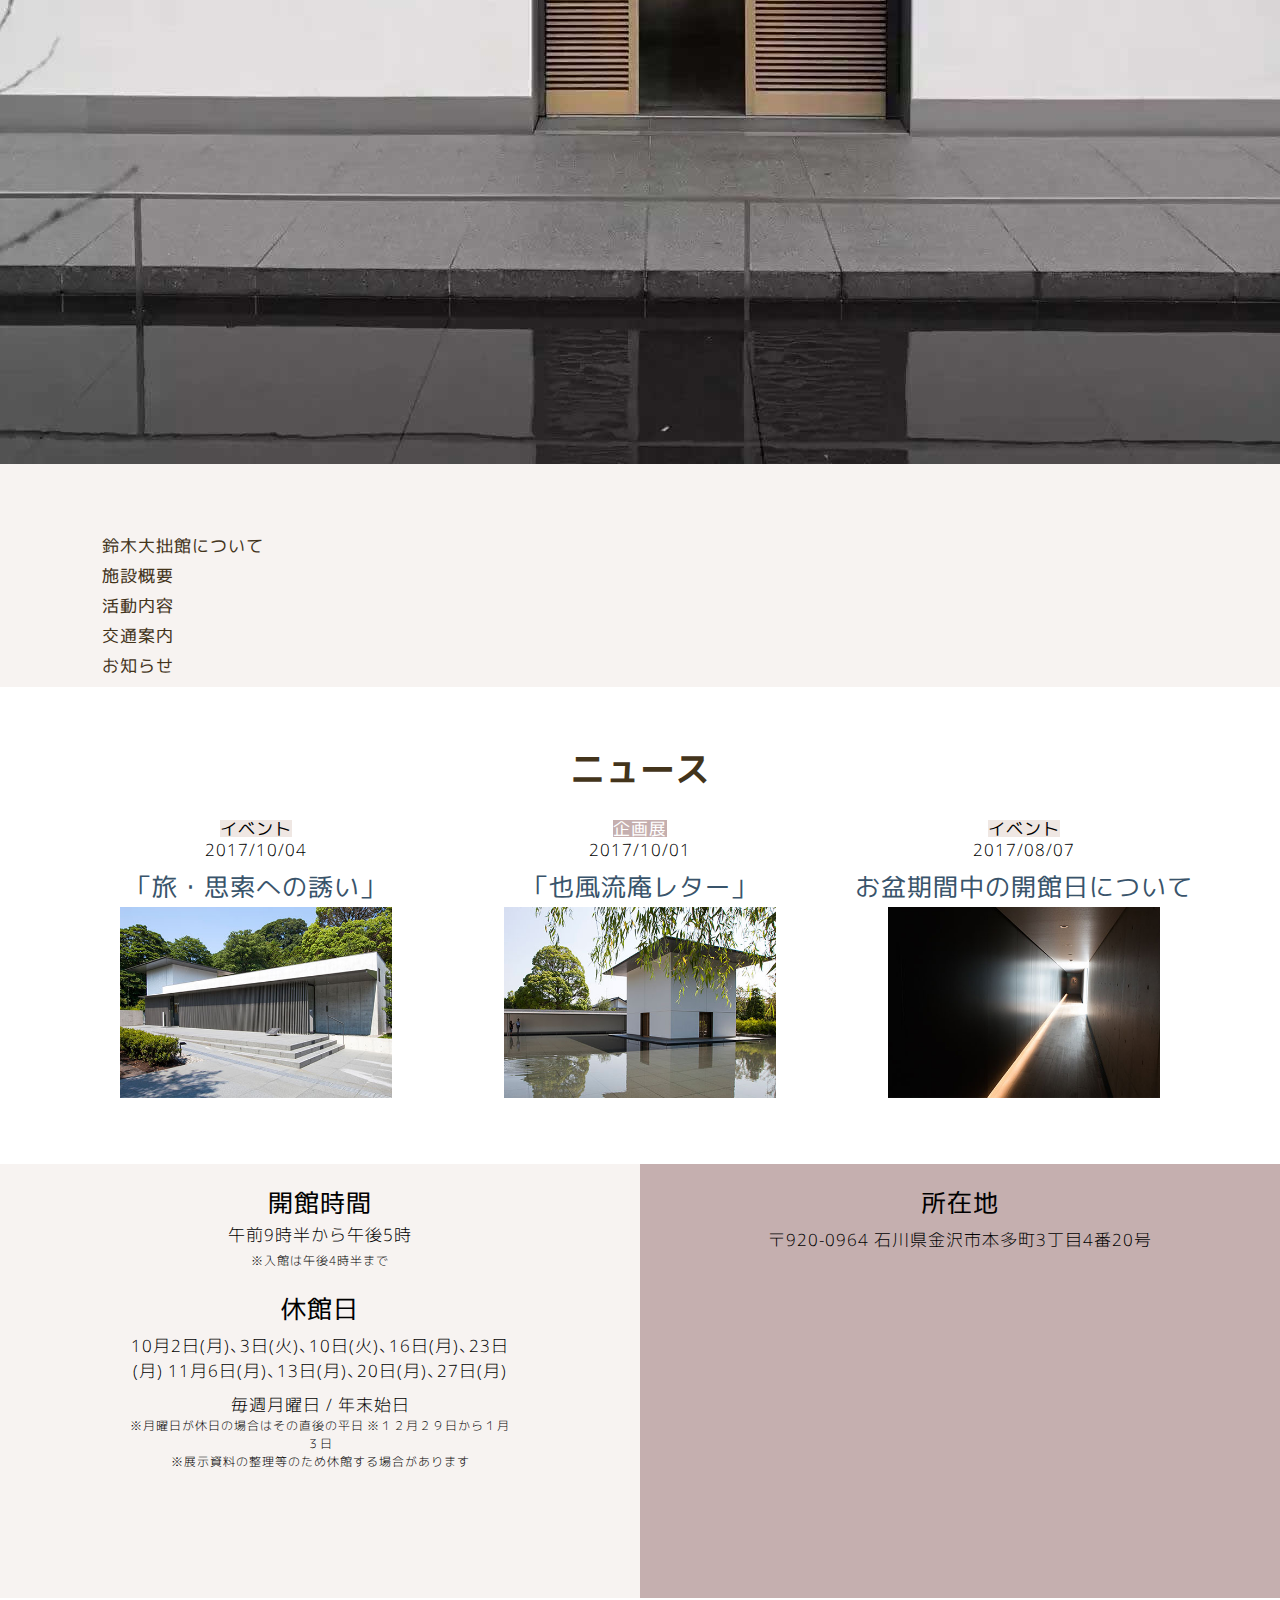
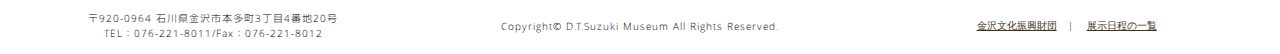
==== commit 3e587461: "Add a line" ====
--- a/index.html
+++ b/index.html
@@ -38,19 +38,24 @@
                 </div>
             </aside>
             <!-- mobile  -->
+            <!-- <div class="rwd-web"> -->
+            <aside class="mobile-top aside-mobile">
+                <div class="top_bar">
+                    <img class="logo-mobile" src="img/hd_logo.png" alt="">
+                    <div class="more-mobile">
+                        <div class="more-mobile-ham"></div>
+                        <div class="close-ham"></div>
+                    </div>
+                </div>
+                <!-- <div class="mobile-web-item">
+                        <img id="mobile-big-img" src="img/06.jpg" alt="" style="">
+                    </div> -->
+            </aside>
             <div class="rwd-web">
-                <aside class="mobile-top aside-mobile">
-                    <div class="top_bar mobile-web-item">
-                        <img class="logo-mobile" src="img/hd_logo.png" alt="">
-                        <div class="more-mobile">
-                            <div class="more-mobile-ham"></div>
-                        </div>
-                    </div>
-                    <div class="mobile-web-item">
-                        <img id="mobile-big-img" src="img/06.jpg" alt="" style="">
-                    </div>
-                </aside>
-                <header class="header-mobile mobile-web">
+                <div id="mobile-big-img" class="">
+                    <img src="img/06.jpg" alt="" style="width:100%;">
+                </div>
+                <header class="header-mobile">
                     <nav class="nav-bar">
                         <li><a class="regular_font p_size" href="">鈴木大拙館について</a></li>
                         <li><a class="regular_font p_size" href="">施設概要</a></li>
@@ -148,14 +153,23 @@
     // mobile_navbar_ham
 
     var ham = $('.more-mobile');
+    var ham_line = $('.more-mobile-ham')
     var rwd_nav = $('.header-mobile');
-    var rwd_navbar = $('.header-mobile .nav-bar');
     var rwd_header_img = $('#mobile-big-img');
+    var close_ham = $('.close-ham');
+
+    close_ham.hide();
 
     ham.click(function() {
-
-        rwd_nav.css('width', '79%').css('opacity', '1');
-        // rwd_navbar.css('display', 'inliine-block').css('opacity', '1');
-
+        if (!ham_line.hasClass('close')) {
+            rwd_nav.css('right', '0%').css('opacity', '1');
+            ham.addClass('close');
+            ham_line.addClass('close');
+            close_ham.show();
+        } else {
+            rwd_nav.css('right', '-50%').css('opacity', '0');
+            ham_line.removeClass('close');
+            close_ham.hide();
+        }
     });
 </script>--- a/css/index_style.css
+++ b/css/index_style.css
@@ -69,20 +69,9 @@
                 display: none;
             }
             /* mobile-web  */
+            /* mibile-top (logo & hamburger) */
             .mobile-top {
                 display: block;
-            }
-            .mobile-top .mobile-web-item:nth-child(2) img {
-                width: 100%;
-            }
-            /* top-bar */
-            /* aside-mobile */
-            .rwd-web {
-                display: flex;
-                align-items: center;
-            }
-            .aside-mobile {
-                /* width: 70%; */
                 width: 100%;
             }
             .mobile-top .top_bar {
@@ -95,17 +84,23 @@
                 padding: 1% 0 1% 2.5%;
             }
             .mobile-top .more-mobile {
+                position: relative;
                 cursor: pointer;
                 width: 25px;
                 padding: 2% 3% 2% 2%;
                 margin-right: 5%;
             }
+            /* hamburger */
             .mobile-top .more-mobile .more-mobile-ham {
                 position: relative;
                 width: 25px;
                 height: 2px;
                 background-color: #555;
                 cursor: pointer;
+            }
+            .mobile-top .more-mobile .more-mobile-ham.close {
+                display: none;
+                background-color: red;
             }
             .mobile-top .more-mobile .more-mobile-ham:before {
                 content: '';
@@ -123,15 +118,42 @@
                 background-color: #555;
                 top: 8px;
             }
-            .header-mobile {
+            .close-ham {
+                position: absolute;
+                width: 25px;
+                height: 2px;
+                background-color: #555;
+                cursor: pointer;
+                transform: rotate(45deg);
+            }
+            .close-ham:before {
+                content: '';
+                position: absolute;
+                width: 25px;
+                height: 2px;
+                background-color: #555;
+                transform: rotate(-90deg);
+            }
+            /* mobile navbar & img */
+            .rwd-web {
+                position: relative;
+            }
+            .rwd-web #mobile-big-img {
+                width: 100%;
+            }
+            .rwd-web .header-mobile {
+                position: absolute;
+                width: 50%;
+                height: 100%;
+                top: 0;
+                right: -50%;
                 padding: 0;
                 background-color: #F3F1E9;
-                width: 0%;
                 opacity: 0;
-            }
-            /* navbar-mobile */
+                transition: .3s;
+            }
             .header-mobile .nav-bar {
-                margin: 40% 0 0 0;
+                margin: 0% 0 0 0;
             }
             .header-mobile .nav-bar li {
                 margin: 0;
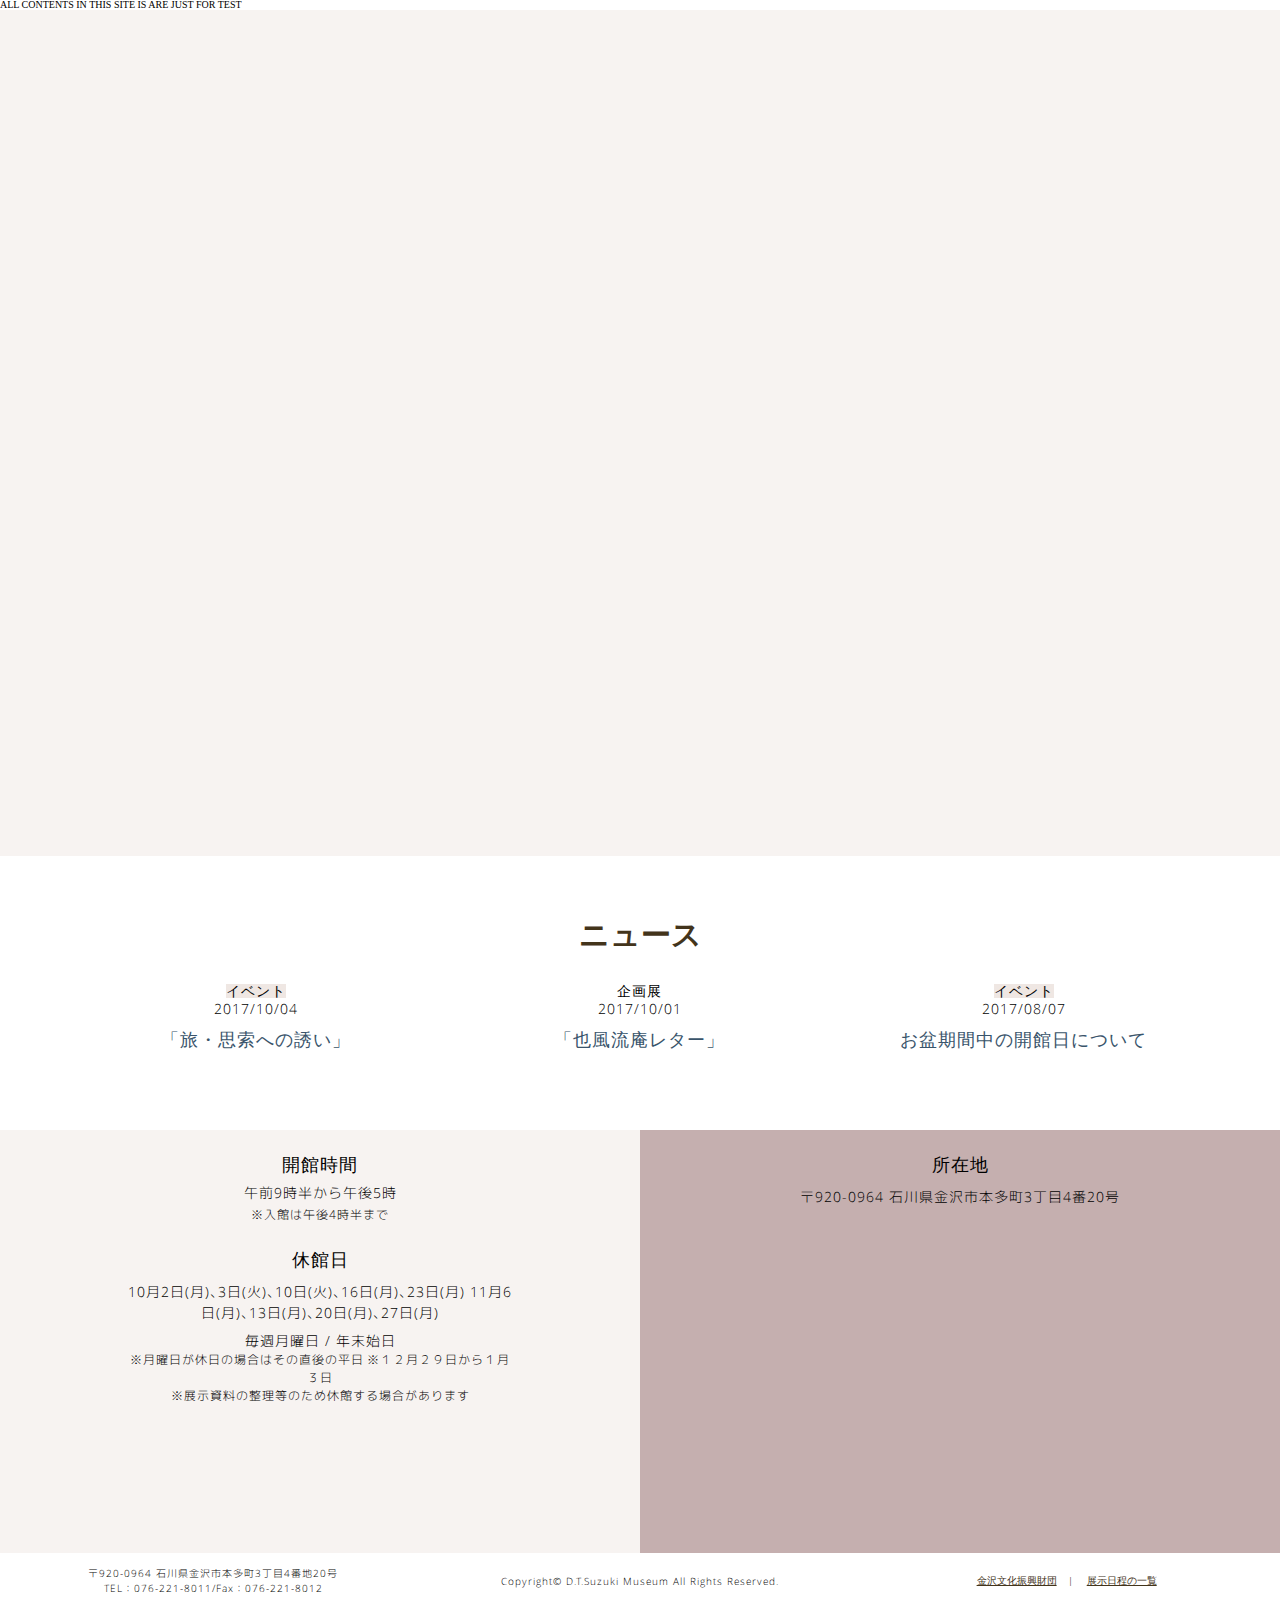
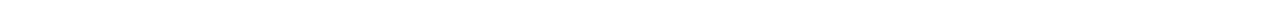
==== commit 0cb4f128: "style" ====
--- a/index.html
+++ b/index.html
@@ -9,7 +9,8 @@
     <link rel="stylesheet" href="css/reset.css">
     <link rel="stylesheet" href="css/font.css">
     <link rel="stylesheet" href="css/index_style.css">
-
+    <link rel="stylesheet" href="css/footer.css">
+    <link rel="shortcut icon" type="image/x-icon" href="img/icon.ico">
 </head>
 
 <body>
@@ -22,13 +23,13 @@
         <div class="first-part">
             <header class="header-web">
                 <div class="logo">
-                    <img src="img/tp_big_logo.png" alt="" style="">
+                    <a href=""><img src="img/tp_big_logo.png" alt="" style=""></a>
                 </div>
                 <nav class="nav-bar">
-                    <li><a class="regular_font p_size" href="">- 鈴木大拙館について</a></li>
+                    <li><a class="regular_font p_size" href="about.html">- 鈴木大拙館について</a></li>
                     <li><a class="regular_font p_size" href="">- 施設概要</a></li>
                     <li><a class="regular_font p_size" href="">- 活動内容</a></li>
-                    <li><a class="regular_font p_size" href="">- 交通案内</a></li>
+                    <li><a class="regular_font p_size location" href="">- 交通案内</a></li>
                     <li><a class="regular_font p_size" href="">- お知らせ</a></li>
                 </nav>
             </header>
@@ -57,7 +58,7 @@
                 </div>
                 <header class="header-mobile">
                     <nav class="nav-bar">
-                        <li><a class="regular_font p_size" href="">鈴木大拙館について</a></li>
+                        <li><a class="regular_font p_size" href="" style="margin-top:5%;">鈴木大拙館について</a></li>
                         <li><a class="regular_font p_size" href="">施設概要</a></li>
                         <li><a class="regular_font p_size" href="">活動内容</a></li>
                         <li><a class="regular_font p_size" href="">交通案内</a></li>
@@ -77,15 +78,15 @@
                     <div class="news-time light_font p_size ">2017/10/04</div>
                     <div class="news-title regular_font subtitle_size">「旅・思索への誘い」</div>
                     <div class="news-img">
-                        <img src="img/s_01.JPG" alt="">
+                        <img src="img/s_01.jpg" alt="">
                     </div>
                 </div>
                 <div class="news-item">
-                    <div class="news-category cate-exibition regular_font p_size ">企画展</div>
+                    <div class="news-category cate-exibitio n regular_font p_size ">企画展</div>
                     <div class="news-time light_font p_size ">2017/10/01</div>
                     <div class="news-title regular_font subtitle_size">「也風流庵レター」</div>
                     <div class="news-img">
-                        <img src="img/s_02.JPG" alt="">
+                        <img src="img/s_02.jpg" alt="">
                     </div>
                 </div>
                 <div class="news-item">
@@ -93,7 +94,7 @@
                     <div class="news-time light_font p_size ">2017/08/07</div>
                     <div class="news-title regular_font subtitle_size">お盆期間中の開館日について</div>
                     <div class="news-img">
-                        <img src="img/s_03.JPG" alt="">
+                        <img src="img/s_03.jpg" alt="">
                     </div>
                 </div>
             </div>
@@ -102,7 +103,7 @@
 
         <!-- time/location -->
 
-        <div class="third-part" style="max-width:1920px;">
+        <div id="location" class="third-part" style="max-width:1920px;">
             <section class="open-time third-item">
                 <h2 class="regular_font subtitle_size">開館時間</h2>
                 <p class="light_font p_size">午前9時半から午後5時 </p>
@@ -136,7 +137,6 @@
             </div>
             <div class="company">
                 <a href="http://www.kanazawa-museum.jp/" target="_blank">金沢文化振興財団</a>
-
                 <a href="http://www.kanazawa-museum.jp/pdf/closed.pdf" target="_blank" style="margin:0 0 1% 0;">展示日程の一覧</a>
             </div>
         </footer>
@@ -147,7 +147,7 @@
 </html>
 
 <script src="js/jquery-3.2.1.min.js"></script>
-<!-- <script src="js/index-effect.js"></script> -->
+<script src="js//jquery-ui.min.js"></script>
 
 <script>
     // mobile_navbar_ham
@@ -172,4 +172,40 @@
             close_ham.hide();
         }
     });
+
+    // touch and move
+
+    // var ani_obj = $('.animate-object');
+    // var ani_obj_position = ani_obj.offset().top;
+    // var ani_obj_height = ani_obj.outerHeight();
+    // var ani_obj_top = ani_obj_position - $(window).scrollTop();
+
+    // var news = $('.index-news');
+
+    // $(function() {
+    //     news.hide();
+    //     var ani_obj_position = ani_obj.offset().top;
+    //     $(window).scroll(function() {
+    //         var this_scrollTop = $(this).scrollTop();
+    //         if (this_scrollTop > ani_obj_position + 500) {
+    //             news.fadeIn();
+    //         }
+    //     });
+    // });
+
+    // console.log(ani_obj_top);
+
+    // scroll to position
+
+    $(function() {
+
+        $('.location').click(function() {
+            var $body = (window.opera) ? (document.compatMode == "CSS1Compat" ? $('html') : $('body')) : $('html,body');
+            $body.animate({
+                scrollTop: $('#location').offset().top - 200
+            }, 1000, 'swing');
+
+            return false;
+        });
+    });
 </script>--- a/css/font.css
+++ b/css/font.css
@@ -1,12 +1,12 @@
 @charset "utf-8";
 @font-face {
-    font-family: 'Koruri-Bold';
-    src: url('../font/Koruri-Bold.ttf') format("opentype");
+    font-family: 'NotoSansCJKjp-Bold';
+    src: url('../font/NotoSansCJKjp-Bold.otf') format("opentype");
 }
 
 @font-face {
-    font-family: 'Koruri-Regular';
-    src: url('../font/Koruri-Regular.ttf') format("opentype");
+    font-family: 'NotoSansCJKjp-Regular';
+    src: url('../font/NotoSansCJKjp-Regular.otf') format("opentype");
 }
 
 @font-face {
@@ -34,12 +34,12 @@
 }
 
 .bold_font {
-    font-family: 'Koruri-Bold', sans-serif, '微軟正黑體', Microsoft JhengHei;
+    font-family: 'NotoSansCJKjp-Bold', sans-serif, '微軟正黑體', Microsoft JhengHei;
     font-weight: bold;
 }
 
 .regular_font {
-    font-family: 'Koruri-Regular', sans-serif, '微軟正黑體', Microsoft JhengHei;
+    font-family: 'NotoSansCJKjp-Regular', sans-serif, '微軟正黑體', Microsoft JhengHei;
     letter-spacing: 1px;
 }
 
@@ -50,7 +50,7 @@
 }
 
 .title_size {
-    font-size: 4rem;
+    font-size: 4.5rem;
 }
 
 .subtitle_size {
@@ -58,7 +58,7 @@
 }
 
 .p_size {
-    font-size: 1.6rem;
+    font-size: 1.4rem;
 }
 
 .others_size {
@@ -71,13 +71,13 @@
     }*/
     .title_size {
         font-weight: bold;
-        font-size: 4rem;
+        font-size: 3.2rem;
     }
     .subtitle_size {
-        font-size: 2.5rem;
+        font-size: 1.8rem;
     }
     .p_size {
-        font-size: 1.8rem;
+        font-size: 1.6rem;
     }
     .others_size {
         font-size: 1.2rem;
@@ -87,13 +87,13 @@
 @media screen and (min-width: 1200px) and (max-width: 1600px) {
     .title_size {
         font-weight: bold;
-        font-size: 3.5rem;
+        font-size: 3rem;
     }
     .subtitle_size {
-        font-size: 2.5rem;
+        font-size: 1.8rem;
     }
     .p_size {
-        font-size: 1.7rem;
+        font-size: 1.4rem;
     }
     .others_size {
         font-size: 1.2rem;
@@ -103,13 +103,13 @@
 @media screen and (min-width: 992px) and (max-width: 1200px) {
     .title_size {
         font-weight: bold;
-        font-size: 3.5rem;
+        font-size: 3rem;
     }
     .subtitle_size {
-        font-size: 2.2rem;
+        font-size: 1.6rem;
     }
     .p_size {
-        font-size: 1.6rem;
+        font-size: 1.4rem;
     }
     .others_size {
         font-size: 1.1rem;
@@ -119,13 +119,13 @@
 @media screen and (min-width: 768px) and (max-width: 992px) {
     .title_size {
         font-weight: bold;
-        font-size: 3rem;
+        font-size: 2.5rem;
     }
     .subtitle_size {
-        font-size: 2.2rem;
+        font-size: 1.4rem;
     }
     .p_size {
-        font-size: 1.4rem;
+        font-size: 1.2rem;
     }
     .others_size {
         font-size: 1.1rem;
@@ -135,13 +135,13 @@
 @media screen and (max-width: 768px) {
     .title_size {
         font-weight: bold;
-        font-size: 3rem;
+        font-size: 2.5rem;
     }
     .subtitle_size {
-        font-size: 2rem;
+        font-size: 1.3rem;
     }
     .p_size {
-        font-size: 1.4rem;
+        font-size: 1.1rem;
     }
     .others_size {
         font-size: 1.1rem;
--- a/css/index_style.css
+++ b/css/index_style.css
@@ -36,13 +36,13 @@
             text-decoration: none;
             vertical-align: bottom;
             color: rgba(67, 52, 27, 1);
-            transition: .3s;
+            transition: .2s;
             z-index: 20;
         }
         
         .nav-bar a:hover {
-            color: rgb(133, 191, 241);
-            transition: .3s;
+            color: #ED784A;
+            transition: .2s;
         }
         
         aside {
@@ -52,6 +52,10 @@
         
         .index-img img {
             vertical-align: middle;
+        }
+        
+        .rwd-web {
+            display: none;
         }
         
         @media screen and (min-width: 992px) and (max-width: 1200px) {
@@ -136,6 +140,7 @@
             }
             /* mobile navbar & img */
             .rwd-web {
+                display: block;
                 position: relative;
             }
             .rwd-web #mobile-big-img {
@@ -144,26 +149,26 @@
             .rwd-web .header-mobile {
                 position: absolute;
                 width: 50%;
-                height: 100%;
+                height: 65%;
                 top: 0;
                 right: -50%;
                 padding: 0;
-                background-color: #F3F1E9;
+                background-color: rgba(215, 196, 186, .9);
                 opacity: 0;
                 transition: .3s;
+                z-index: 20;
             }
             .header-mobile .nav-bar {
                 margin: 0% 0 0 0;
             }
             .header-mobile .nav-bar li {
                 margin: 0;
-                padding: 10% 0% 10% 8%;
+                padding: 8% 0% 8% 8%;
                 margin: 0 8% 0 8%;
                 position: relative;
             }
-            .header-mobile .nav-bar li:nth-child(odd) {
-                border-top: 1px #fff solid;
-                border-bottom: 1px #fff solid;
+            .header-mobile .nav-bar li:nth-child(n+1) {
+                border-bottom: 1px #eee solid;
             }
             .header-mobile .nav-bar li a {
                 display: block;
@@ -176,6 +181,9 @@
                 right: 5px;
                 top: 0;
                 font-weight: 300;
+            }
+            .header-mobile .nav-bar li:hover .header-mobile .nav-bar li a {
+                color: #ED784A;
             }
         }
         /* news */
@@ -267,53 +275,58 @@
                 width: 100%;
             }
         }
-        /* footer  */
-        
-        footer {
-            max-width: 1500px;
-            margin: 0 auto;
-            padding: 1% 0;
-            display: flex;
-            justify-content: center;
-            align-items: center;
-            text-align: center;
-            flex-wrap: wrap;
-        }
-        
-        footer>div {
-            width: 33.3333%;
-        }
-        
-        footer .company>a {
-            color: rgba(67, 52, 27, 1);
-            transition: .3s;
-        }
-        
-        footer .company>a:hover {
-            color: #C5AFAF;
-            transition: .3s;
-        }
-        
-        footer .company>a:nth-child(1):after {
-            content: '|';
-            width: 2px;
-            height: 100%;
-            padding: 0 3% 0 3%;
-            color: rgba(67, 52, 27, 1);
-        }
-        
-        @media screen and (min-width: 992px) and (max-width: 1200px) {
-            footer>div {
-                width: 50%;
-            }
-            footer>div:nth-child(3) {
-                margin-top: 2%;
-            }
-        }
-        
-        @media screen and (max-width: 992px) {
-            footer>div {
-                width: 100%;
-                margin-top: 2%;
-            }
-        }+        /* animation */
+        
+        .header-web {
+            opacity: 0;
+            position: relative;
+            animation: left_appear 1s .5s;
+            animation-iteration-count: 1;
+            animation-fill-mode: forwards;
+        }
+        
+        .aside-web .index-img {
+            opacity: 0;
+            animation: fade_in 1s 1s;
+            animation-iteration-count: 1;
+            animation-fill-mode: forwards;
+        }
+        /* .animate-object {
+            opacity: 0;
+            display: none;
+            animation: fade_in_move 1s;
+            animation-iteration-count: 1;
+            animation-fill-mode: forwards;
+        } */
+        
+        @keyframes left_appear {
+            0% {
+                left: -10px;
+                opacity: 0;
+            }
+            100% {
+                left: 0;
+                opacity: 1;
+            }
+        }
+        
+        @keyframes fade_in {
+            0% {
+                opacity: 0;
+            }
+            100% {
+                opacity: 1;
+            }
+        }
+        /* @keyframes fade_in_move {
+            0% {
+                display: none;
+                opacity: 0;
+                bottom: -5%;
+            }
+            100% {
+                display: flex;
+                opacity: 1;
+                bottom: 0;
+            }
+        } */--- a/css/footer.css
+++ b/css/footer.css
@@ -0,0 +1,50 @@
+        /* footer  */
+        
+        footer {
+            max-width: 1500px;
+            margin: 0 auto;
+            padding: 1% 0;
+            display: flex;
+            justify-content: center;
+            align-items: center;
+            text-align: center;
+            flex-wrap: wrap;
+        }
+        
+        footer>div {
+            width: 33.3333%;
+        }
+        
+        footer .company>a {
+            color: rgba(67, 52, 27, 1);
+            transition: .3s;
+        }
+        
+        footer .company>a:hover {
+            color: #C5AFAF;
+            transition: .3s;
+        }
+        
+        footer .company>a:nth-child(1):after {
+            content: '|';
+            width: 2px;
+            height: 100%;
+            padding: 0 3% 0 3%;
+            color: rgba(67, 52, 27, 1);
+        }
+        
+        @media screen and (min-width: 992px) and (max-width: 1200px) {
+            footer>div {
+                width: 50%;
+            }
+            footer>div:nth-child(3) {
+                margin-top: 2%;
+            }
+        }
+        
+        @media screen and (max-width: 992px) {
+            footer>div {
+                width: 100%;
+                margin-top: 2%;
+            }
+        }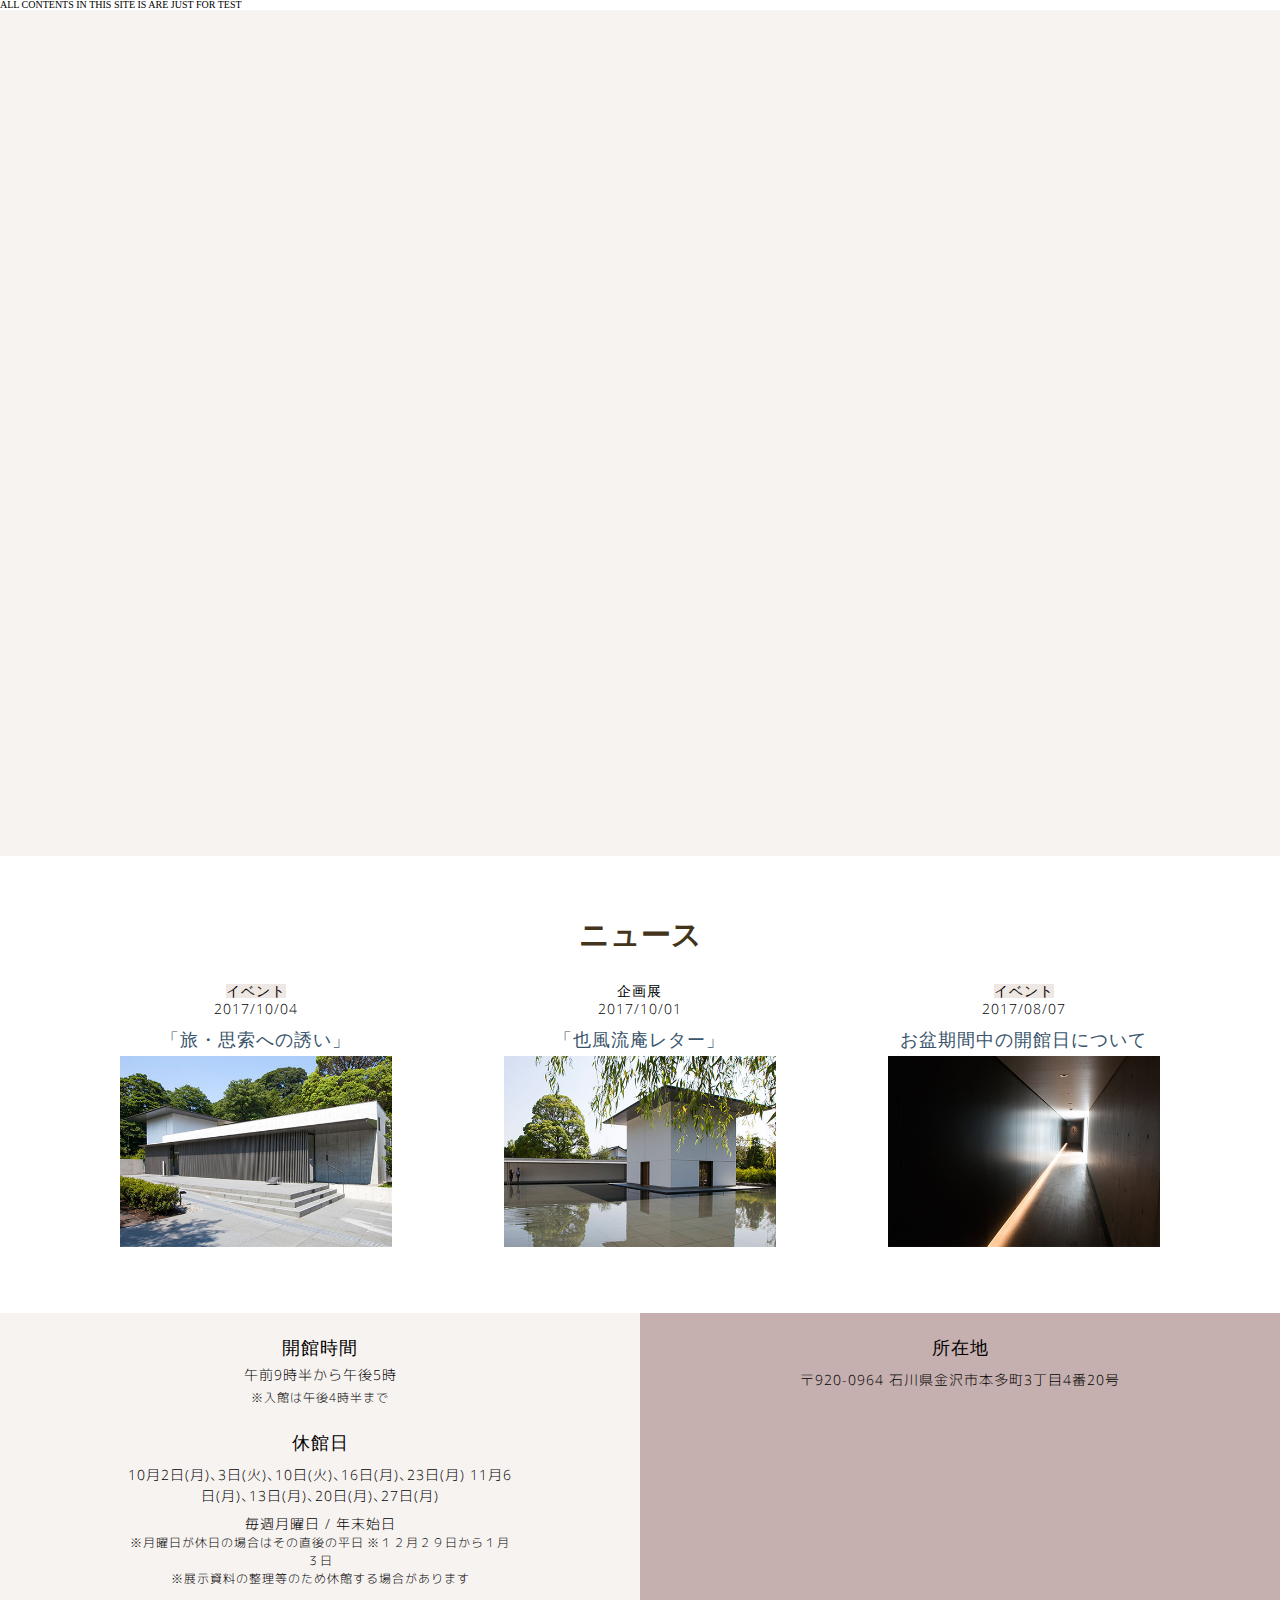
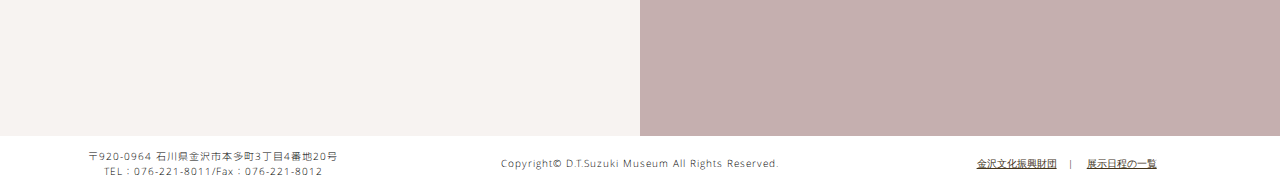
==== commit 0d2b2871: "fix it" ====
--- a/index.html
+++ b/index.html
@@ -78,7 +78,7 @@
                     <div class="news-time light_font p_size ">2017/10/04</div>
                     <div class="news-title regular_font subtitle_size">「旅・思索への誘い」</div>
                     <div class="news-img">
-                        <img src="img/s_01.jpg" alt="">
+                        <img src="img/s_01.JPG" alt="">
                     </div>
                 </div>
                 <div class="news-item">
@@ -86,7 +86,7 @@
                     <div class="news-time light_font p_size ">2017/10/01</div>
                     <div class="news-title regular_font subtitle_size">「也風流庵レター」</div>
                     <div class="news-img">
-                        <img src="img/s_02.jpg" alt="">
+                        <img src="img/s_02.JPG" alt="">
                     </div>
                 </div>
                 <div class="news-item">
@@ -94,7 +94,7 @@
                     <div class="news-time light_font p_size ">2017/08/07</div>
                     <div class="news-title regular_font subtitle_size">お盆期間中の開館日について</div>
                     <div class="news-img">
-                        <img src="img/s_03.jpg" alt="">
+                        <img src="img/s_03.JPG" alt="">
                     </div>
                 </div>
             </div>
